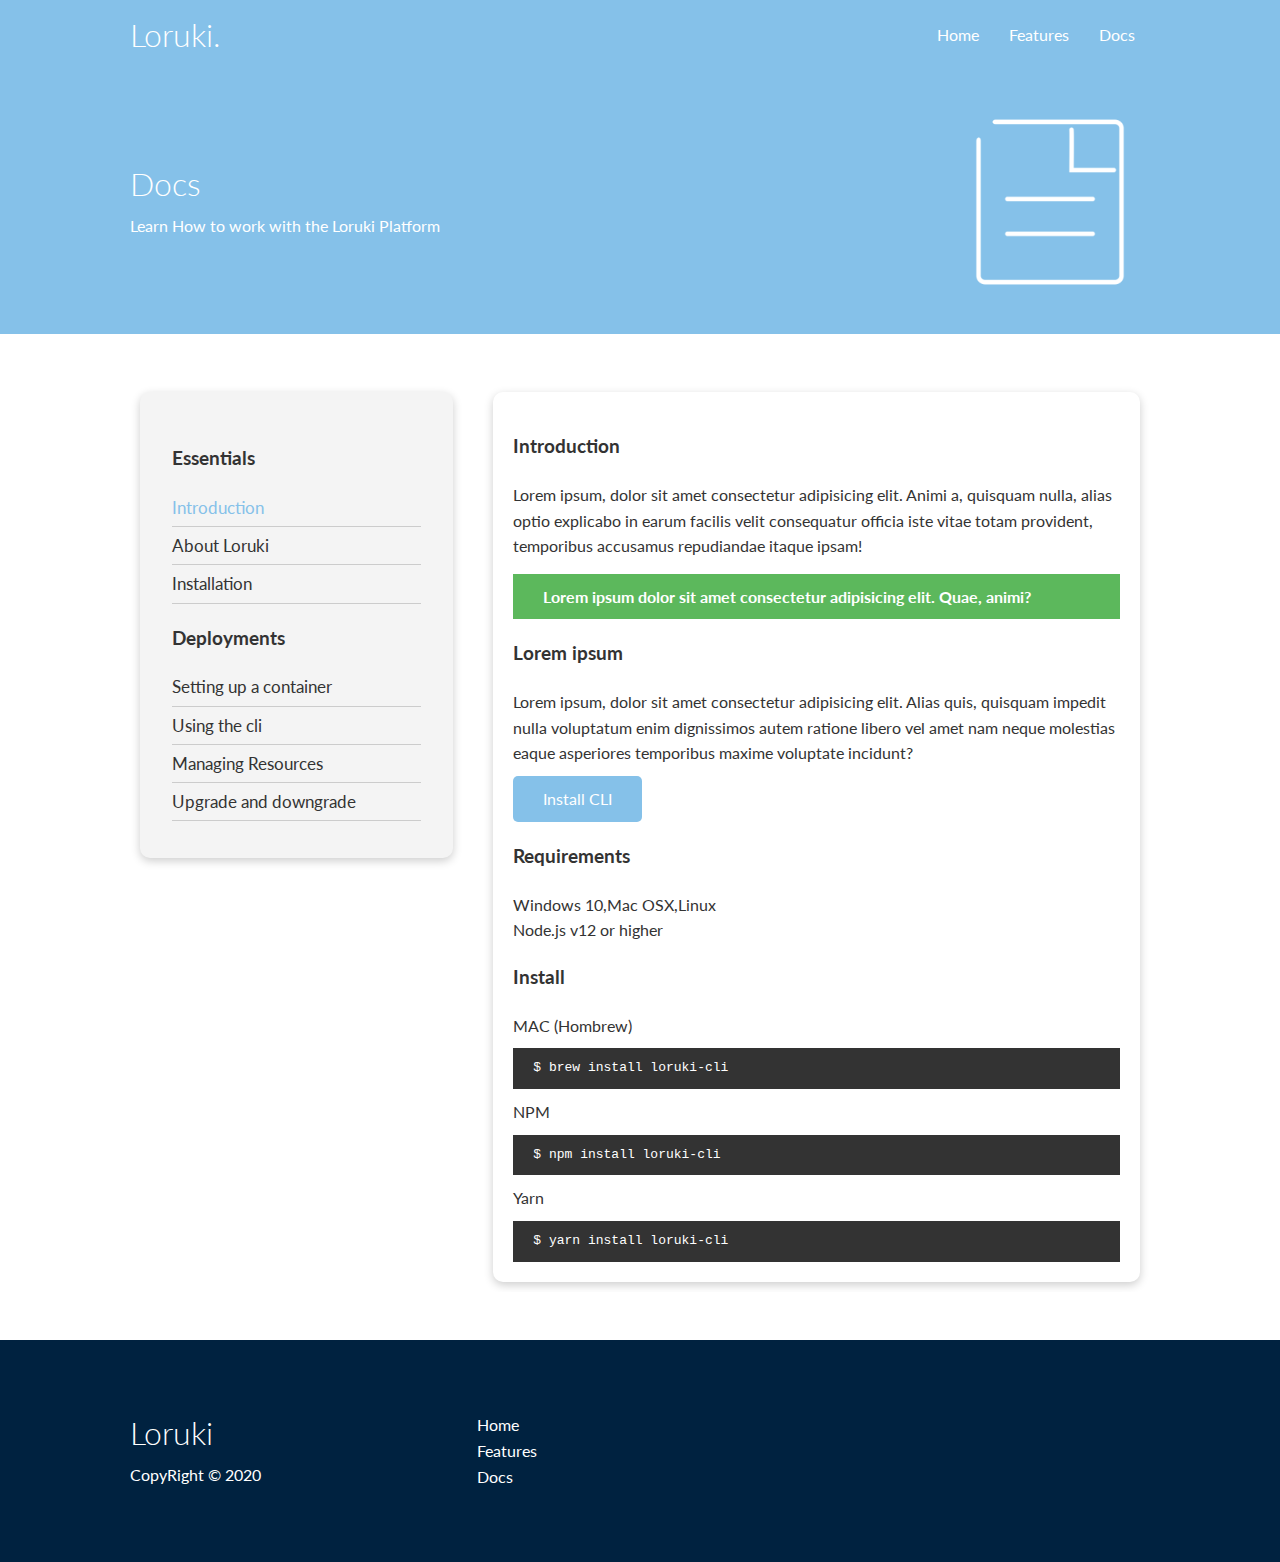
==== docs.html @ c842cf5e "all added" ====
<!DOCTYPE html>
<html lang="en">
<head>
    <meta charset="UTF-8">
    <meta http-equiv="X-UA-Compatible" content="IE=edge">
    <meta name="viewport" content="width=device-width, initial-scale=1.0">
    <link rel="stylesheet" href="https://cdnjs.cloudflare.com/ajax/libs/font-awesome/5.15.1/css/all.min.css" integrity="sha512-+4zCK9k+qNFUR5X+cKL9EIR+ZOhtIloNl9GIKS57V1MyNsYpYcUrUeQc9vNfzsWfV28IaLL3i96P9sdNyeRssA==" crossorigin="anonymous" />
    <link rel="stylesheet" href="css/utilities.css">
    <link rel="stylesheet" href="css/style.css">
    <link rel="stylesheet" href="https://cdnjs.cloudflare.com/ajax/libs/font-awesome/6.4.0/css/all.min.css" integrity="sha512-iecdLmaskl7CVkqkXNQ/ZH/XLlvWZOJyj7Yy7tcenmpD1ypASozpmT/E0iPtmFIB46ZmdtAc9eNBvH0H/ZpiBw==" crossorigin="anonymous" referrerpolicy="no-referrer" />
    <title>Loruki | Cloud Hosting for Everyone</title>

   
</head>
<body>
  <!------------------NAV BAR---------------------------------------->  
  <div class="navbar">
    <div class="container flex">
    <h1 class="logo">Loruki.</h1>
    <nav>
    <ul>
    <li><a href="index.html">Home</a></li>
    <li><a href="features.html">Features</a></li>
    <li><a href="docs.html">Docs</a></li>
    </ul> 
    </nav>
    </div>

  </div>
  <!---------------------HEAD------------------------------------------>
<section class="docs-head bg-primary py-3">
  <div class="container grid">
    
    <div>
      <h1 class="md">Docs</h1>
    <p>Learn How to work with the Loruki Platform</p>
    </div>
    <img src="images/docs.png" alt="">
  </div>
</section>
<!----------------DOCS MAIN-------------------------------------------->
<section class="docs-main my-4">
  <div class="container grid">
    <div class="card bg-light p-3">
     <h3 class="my-2">Essentials</h3>
     <nav>
      <ul>
        <li><a class="text-primary" href="#">Introduction</a></li>
        <li><a href="#">About Loruki</a></li>
        <li><a href="#">Installation</a></li>
      </ul>
     </nav>
     <h3 class="my-2">Deployments</h3>
     <nav>
      <ul>
        <li><a href="#">Setting up a container</a></li>
        <li><a href="#">Using the cli</a></li>
        <li><a href="#">Managing Resources</a></li>
        <li><a href="#">Upgrade and downgrade</a></li>
      </ul>
     </nav>

    </div>
    <div class="card">
      <h3>Introduction</h3>
      <p>Lorem ipsum, dolor sit amet consectetur adipisicing elit. Animi a, quisquam nulla, alias optio explicabo in earum facilis velit consequatur officia iste vitae totam provident, temporibus accusamus repudiandae itaque ipsam!</p>

       
      <div class="alert alert-success">
        <i class="fas fa-info"></i> Lorem ipsum dolor sit amet consectetur adipisicing elit. Quae, animi?
    </div>
   

        <h3>Lorem ipsum </h3>
        <p>Lorem ipsum, dolor sit amet consectetur adipisicing elit. Alias quis, quisquam impedit nulla voluptatum enim dignissimos autem ratione libero vel amet nam neque molestias eaque asperiores temporibus maxime voluptate incidunt?</p>
          <a href="#" class="btn btn-primary">Install CLI</a>
          <h3>Requirements</h3>
          <ul>
            <li>Windows 10,Mac OSX,Linux</li>
            <li>Node.js v12 or higher</li>

          </ul>
          <h3>Install</h3>
          <p>MAC (Hombrew)</p>
          <pre><code>$ brew install loruki-cli</code></pre>
          <p>NPM</p>
          <pre><code>$ npm install loruki-cli</code></pre>
          <p>Yarn</p>
          <pre><code>$ yarn install loruki-cli</code></pre>

       </div>


  </div>
</section>
<!----------------------------------FOOTER--------------------->
<footer class="bg-dark py-5">
  <div class="container grid grid-3">
    <div>
      <h1>Loruki</h1>
      <p>CopyRight &copy; 2020</p>
    </div>
    <nav>
      <ul>
        <li><a href="index.html">Home</a></li>
        <li><a href="features.html">Features</a></li>
        <li><a href="docs.html">Docs</a></li>
        </ul> 
    </nav>
   
   <div class="social">
   <a href="#"><i class="fab fa-github fa-2x"></i></a>
   <a href="#"><i class="fab fa-facebook fa-2x"></i></a>
   <a href="#"><i class="fab fa-instagram fa-2x"></i></a>
   <a href="#"><i class="fab fa-twitter fa-2x"></i></a>
  </div>
  </div>
</footer>
</body>
</html>
---- css/utilities.css ----
:root {
  --babyBlue:#85C1E9;
  --navText:white;
  --secondary-color:#1c3fa8;
  --dark-color:#002240;
  --light-color:#f4f4f4;
  --success-color: #5cb85c;
  --error-color: #d9534f; 

}


.container {
  max-width: 1100px;
  margin: 0 auto;
  overflow: auto;
  padding: 0 40px;
}

.card {
  background-color: #fff;
  color: #333;
  border-radius: 10px;
  box-shadow: 0 3px 10px rgba(0, 0, 0, 0.2);
  padding: 20px;
  margin: 10px;
}

.btn {
  display: inline-block;
  padding: 10px 30px;
  cursor: pointer;
  background: var(--babyBlue);
  color: #fff;
  border: none;
  border-radius: 5px;
}

.btn-outline {
  background-color: transparent;
  border: 1px #fff solid;
}

.btn:hover {
  transform: scale(0.98);
}

/* Backgrounds & colored buttons */
.bg-primary,
.btn-primary {
  background-color: var(--babyBlue);
  color: #fff;
}

.bg-secondary,
.btn-secondary {
  background-color: var(--secondary-color);
  color: #fff;
}

.bg-dark,
.btn-dark {
  background-color: var(--dark-color);
  color: #fff;
}

.bg-light,
.btn-light {
  background-color: var(--light-color);
  color: #333;
}

.bg-primary a,
.btn-primary a,
.bg-secondary a,
.btn-secondary a,
.bg-dark a,
.btn-dark a {
  color: #fff;
}

/* Text colors */
.text-primary {
  color: var(--babyBlue);
}

.text-secondary {
  color: var(--secondary-color);
}

.text-dark {
  color: var(--dark-color);
}

.text-light {
  color: var(--light-color);
}

/* Text sizes */
.lead {
  font-size: 20px;
}

.sm {
  font-size: 1rem;
}

.md {
  font-size: 2rem;
}

.lg {
  font-size: 3rem;
}

.xl {
  font-size: 4rem;
}

.text-center {
  text-align: center;
}

/* Alert */
.alert {
  background-color: var(--light-color);
  padding: 10px 20px;
  font-weight: bold;
  margin: 15px 0;
}

.alert i {
  margin-right: 10px;
}

.alert-success {
  background-color: var(--success-color);
  color: #fff;
}

.alert-error {
  background-color: var(--error-color);
  color: #fff;
}

.flex {
  display: flex;
  justify-content: center;
  align-items: center;
  height: 100%;
}

.grid {
  display: grid;
  grid-template-columns: repeat(2, 1fr);
  gap: 20px;
  justify-content: center;
  align-items: center;
  height: 100%;
}

.grid-3 {
  grid-template-columns: repeat(3, 1fr);
}

/* Margin */
.my-1 {
  margin: 1rem 0;
}

.my-2 {
  margin: 1.5rem 0;
}

.my-3 {
  margin: 2rem 0;
}

.my-4 {
  margin: 3rem 0;
}

.my-5 {
  margin: 4rem 0;
}

.m-1 {
  margin: 1rem;
}

.m-2 {
  margin: 1.5rem;
}

.m-3 {
  margin: 2rem;
}

.m-4 {
  margin: 3rem;
}

.m-5 {
  margin: 4rem;
}

/* Padding */
.py-1 {
  padding: 1rem 0;
}

.py-2 {
  padding: 1.5rem 0;
}

.py-3 {
  padding: 2rem 0;
}

.py-4 {
  padding: 3rem 0;
}

.py-5 {
  padding: 4rem 0;
}

.p-1 {
  padding: 1rem;
}

.p-2 {
  padding: 1.5rem;
}

.p-3 {
  padding: 2rem;
}

.p-4 {
  padding: 3rem;
}

.p-5 {
  padding: 4rem;
}
---- css/style.css ----
@import url('https://fonts.googleapis.com/css2?family=Climate+Crisis&family=Lato:wght@300&family=Schibsted+Grotesk:ital@0;1&display=swap');

 *{
    box-sizing: border-box;
    margin:0;
    padding:0;
 }
 :root {
    --babyBlue:#85C1E9;
    --navText:white;
  }
 body {
    font-family:'Lato', sans-serif;
    color:#333;
    line-height: 1.6;
 }
 ul {
    list-style-type: none;
 }
 a {
    text-decoration: none;
    color:#333;
 }
  h1,h2 {
    font-weight:300;
    line-height: 1.2;
    margin: 10px 0; /*top bottom:10px , left right: 0*/
  }

  p {
    margin:10px 0;
  }
   img {
    width:100% /* 100% of their container*/
   }
   code,pre {
      background: #333;
      color:#fff;
      padding:10px;
   }
   
   /*NavBar*/
   .navbar {
      background-color:var(--babyBlue);
      color:var(--navText);
      height:70px;
     }

   .navbar .flex{   
   justify-content:space-between;
}

.navbar ul {
    display:flex;
}
.navbar a {
    color:var(--navText);
    margin: 0 5px;
    padding:10px;
}
.navbar a:hover {
    border-bottom:2px solid white;
}
/*SHOWCASE*/
.showcase {
   height:400px;
   background-color:var(--babyBlue);
   color:#fff;
   position:relative;
}
.showcase h1 {
   font-size:40px;
}
.showcase p {
   margin: 20px 0;
}
.showcase .grid {
   grid-template-columns: 55% 45%;
   gap:30px;
   overflow:visible;
}
.showcase-text {
   text-align:center;
   margin-top:40px;
   animation:slideInFromTop 1s ease-in;
}
.showcase-form {
   position:relative;
   top:60px;
   height:350px;
   width:400px;
   padding:40px;
   z-index:100%;
   justify-self: flex-end;
   animation:slideInFromBottom 1s ease-in;

}
.showcase-form .form-control {
   margin:30px 0;
}

.showcase-form input[type='text'] ,
.showcase-form input[type='email']
{
border:0;
border-bottom:1px solid #b4becb;
width:100%;
padding:3px;
font-size:16px;
}
.showcase-form input:focus{
   outline:none;
}
.showcase::before

 {
   content:'';
   position:absolute;
   height:100px;
   bottom:-70px;
   right:0;
   left:0;
   background: #fff;
   transform:skewY(-3deg);

   -webkit-transform:skewY(-3deg);
  -moz-transform: skewY(-3deg);
  -ms-transform:skewY(-3deg);
   
}
.stats {
   padding-top:100px;
  }


.stats-heading {
   margin:auto;
   max-width:500px;
}

.stats .grid h3 {
font-size:35px;
}

.stats .grid p{
font-size: 20px;
font-weight:bold;
}
/*CLI*/
.cli .grid {
   grid-template-columns: repeat(3,1fr);
   grid-template-rows: repeat(2,1fr);
}

.cli .grid > *:first-child {
grid-column: 1/span 2; /*start with 1 and span 2*/
grid-row: 1/span 2;
}

/*CLOUD*/
.cloud .grid {
   grid-template-columns:4fr 3fr;
}


/*LANGUAGES*/
.languages .flex {
   flex-wrap: wrap;
}

.languages .card {
   text-align: center;
   margin:18px 10px 40 px;
   transition:transform 0.2s ease-in;
}

.languages .card h4 {
   font-size: 20px;
   margin-bottom: 10px;
}
.languages .card:hover {
   transform:translateY(-15px);
}
/*FEATURES*/
.features-head img, .docs-head img{
   width:200px;
   justify-self:flex-end;
}
.features-sub-head img {
   width:300px;
   justify-self:flex-end;
}
.features-main .card > i {
   margin-right:20px;

}
.features-main .grid {
   padding:30px;
}
.features-main .grid>*:first-child {
  grid-column: 1/span 3;
}
.features-main .grid>*:nth-child(2) {
   grid-column:1/span 2 ;
}
/*DOCS-MAIN*/
.docs-main h3 {
   margin:20px 0;
}
.docs-main .grid{
   grid-template-columns: 1fr 2fr;
   align-items:flex-start;
}
.docs-main nav li {
   font-size:17px;
   padding-bottom:5px;
   margin-bottom:5px;
   border-bottom:1px #ccc solid;
}
.docs-main nav li a:hover {
   font-weight:bold;
}

/*FOOTER*/
footer .social a{
   margin: 0 10px;
}
/*Animations*/
@keyframes slideInFromLeft {
   0% {
      transform:translateX(-100%);
   }
   100% {
      transform:translateX(0);
   }

}
@keyframes slideInFromRight {
   0% {
      transform:translateX(100%);
   }
   100% {
      transform:translateX(0);
   }

}
@keyframes slideInFromTop {
   0% {
      transform:translateX(-100%);
   }
   100% {
      transform:translateX(0);
   }

}
@keyframes slideInFromBottom {
   0% {
      transform:translateX(100%);
   }
   100% {
      transform:translateX(0);
   }

}

/*Tablets & under*/
@media(max-width:768px) {
.grid,
 .showcase .grid,
 .stats .grid,
 .cli .grid, 
 .cloud .grid,.features-main .grid,.docs-main .grid{
   grid-template-columns: 1fr;
   grid-template-rows: 1fr;
 }
 .showcase {
   height:auto;
 }
 .showcase-text{
   text-align: center;
   margin-top:40px;
 }
 .showcase-form{
   justify-self: auto;
   margin:auto;
 }
 
.cli .grid > *:first-child {
   grid-column: 1;
   grid-row: 1;
   }
   .features-head,.features-sub-head,.docs-head {
      text-align: center;
   }
   .features-head img,.features-sub-head img,.docs-head img{
      justify-self: center;
   }
   .features-main .grid>*:first-child,.features-main .grid>*:nth-child(2) {
      grid-column:1;
   }
}
/*Mobiles*/ 
@media(max-width:400px) {
   .navbar{
      height:110px;
   }
   .navbar .flex {
      flex-direction:column;
   }
   .navbar ul {
      padding:10px;
      background-color:rgba(0,0,0,0.1);
   }
}
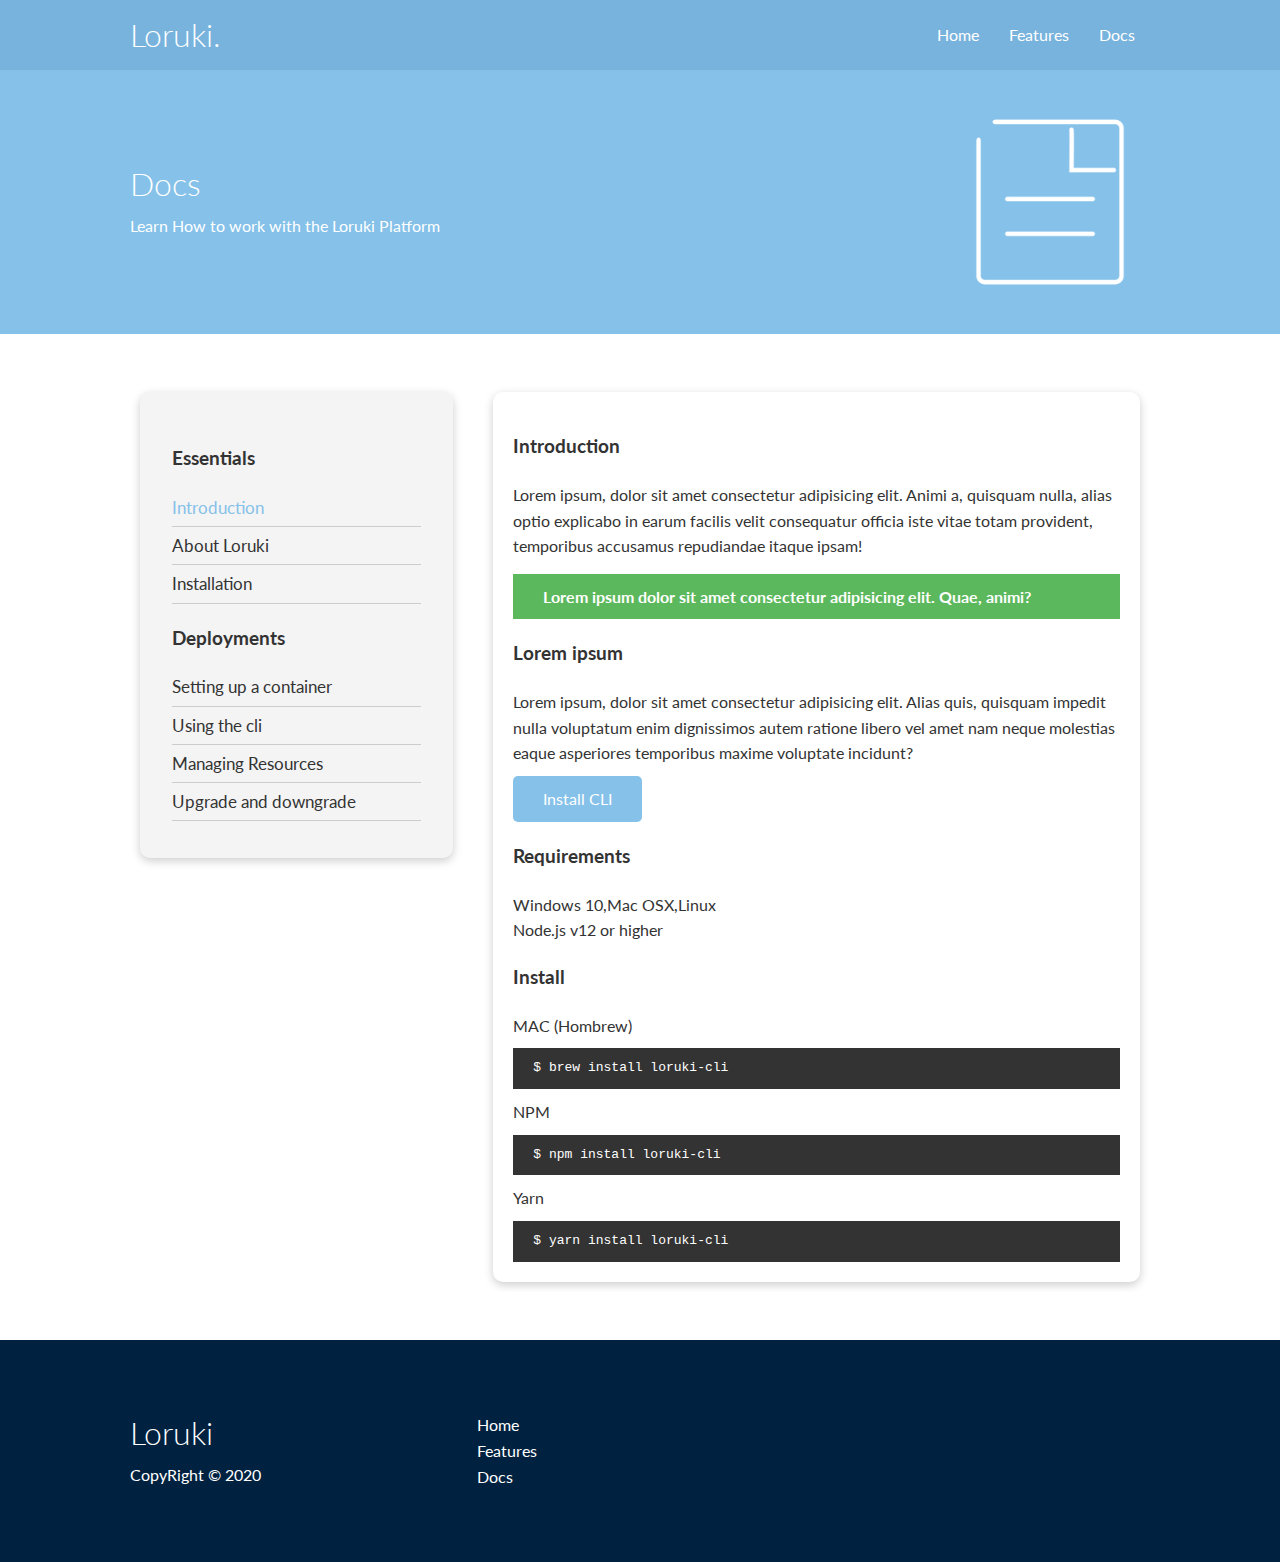
==== commit 3f42aa40: "changed navbar background" ====
--- a/docs.html
+++ b/docs.html
@@ -14,7 +14,7 @@
 </head>
 <body>
   <!------------------NAV BAR---------------------------------------->  
-  <div class="navbar">
+  <div class="navbar" style="background-color:#78b3dd;">
     <div class="container flex">
     <h1 class="logo">Loruki.</h1>
     <nav>
